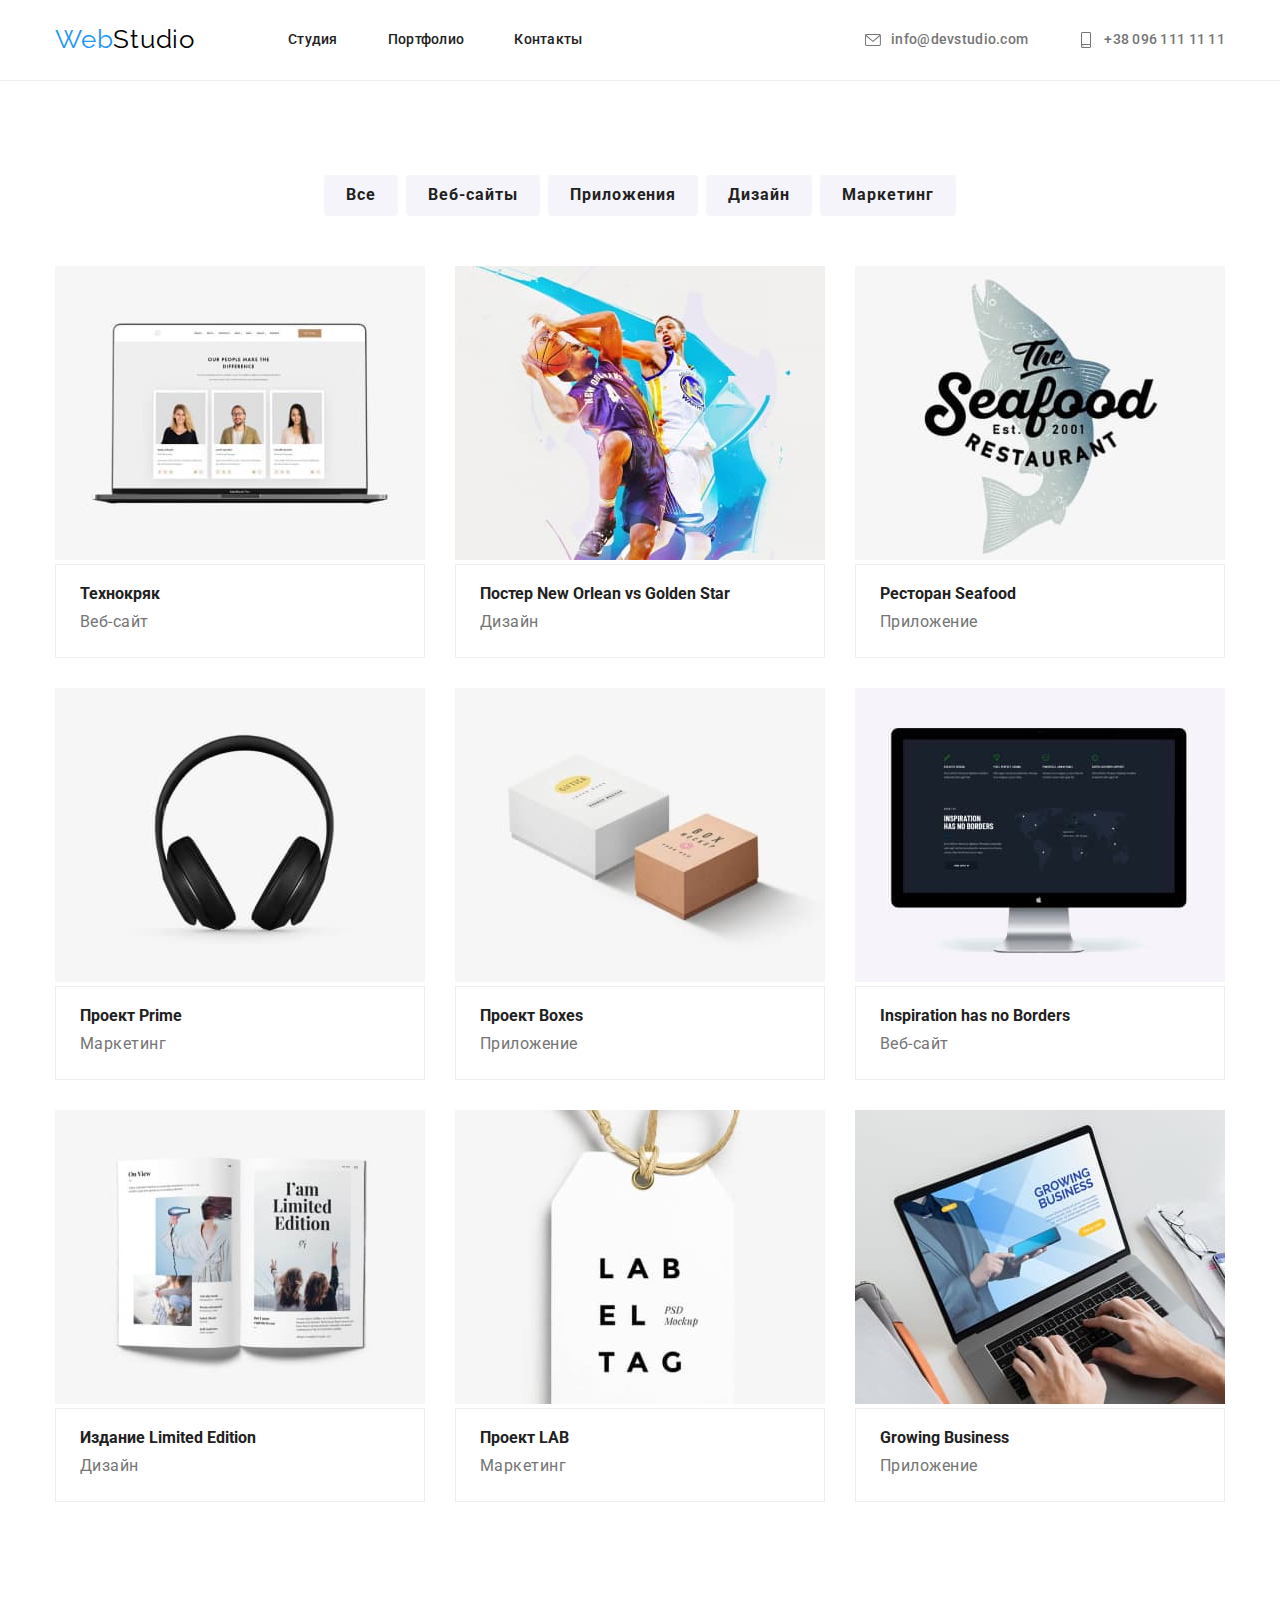
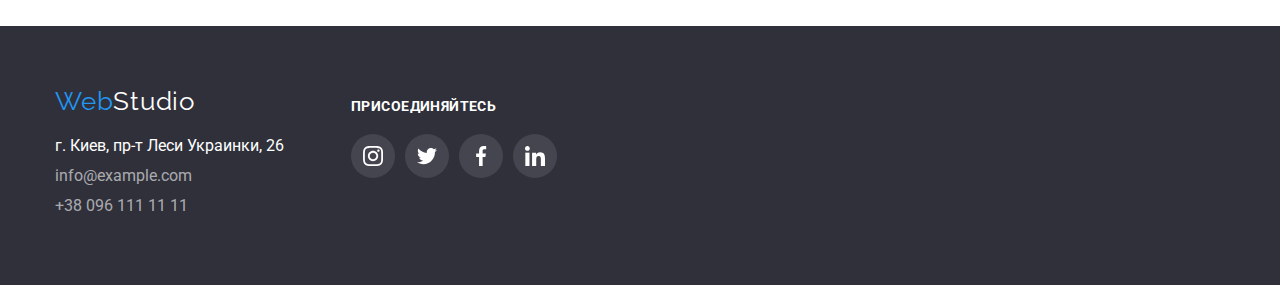
==== portfolio.html @ d3522e0f "Initial commit" ====
<!DOCTYPE html>
<html lang="ru">
<head>
    <meta charset="UTF-8">
    <meta http-equiv="X-UA-Compatible" content="IE=edge">
    <meta name="viewport" content="width=device-width, initial-scale=1.0">
    <title>Document</title>
    <link rel="preconnect" href="https://fonts.googleapis.com">
    <link rel="preconnect" href="https://fonts.gstatic.com" crossorigin>
    <link href="https://fonts.googleapis.com/css2?family=Raleway:wght@700&family=Roboto:wght@400;500;700;900&display=swap" rel="stylesheet">
    <link rel="stylesheet" type="text/css" href="./css/normalize.css" />
    <link rel="stylesheet" href="./css/styles.css">
</head>

<body class="page">
    <header class="page-header">
        <div  class="container">
            <nav class="navigation">
                <a href="./index.html" class="logo"><span class="logo-two">Web</span>Studio</a>
                <ul class="site-nav list">
                    <li class="item"><a href="./index.html" class="link">Студия</a></li>
                    <li class="item"><a href="./portfolio.html" class="link">Портфолио</a></li>
                    <li class="item"><a href="" class="link">Контакты</a></li>
                </ul>
            </nav>  
            <ul class="auth-nav list">
                <li><a class="mail" href="mailto:info@devstudio.com">
                    <svg class="contact-icon">
                        <use href="./images/sprite.svg#icon-envelope"></use>
                    </svg>
                    info@devstudio.com
                    </a>
                </li>
                <li><a class="tel" href="tel:+380961111111">
                    <svg class="contact-icon">
                        <use href="./images/sprite.svg#icon-smartphone"></use>
                    </svg>
                    +38 096 111 11 11
                    </a>
                </li>
            </ul>
        </div>
    </header>

    <main>
        <section class="portfolio">
            <!-- Фильтр -->
            <div class="container">
                <ul class="button-filter">
                    <li class="list">
                        <button type="button">Все</button>
                    </li>
                    <li class="list">
                        <button type="button">Веб-сайты</button>
                    </li>
                    <li class="list">
                        <button type="button">Приложения</button>
                    </li>
                    <li class="list">
                        <button type="button">Дизайн</button>
                    </li>
                    <li class="list">
                        <button type="button">Маркетинг</button>
                    </li>
                </ul>  

            <!-- 9 ссылок на проекты -->       

                <ul class="xrp list">
                    <li class="card-element ">
                        <a href="" class="list">
                            <img src="./images/img11.jpg" alt="веб сайт на ноутбуке" width="370">        
                            <div class="card">
                                <h2 class="title-card">Технокряк</h2>    
                                <p class="p-card">Веб-сайт</p>  
                            </div>
                        </a>  
                    </li>
                    <li class="card-element list">
                        <a href="" class="list">
                            <img src="./images/img22.jpg" alt="баскетболисты борются за мяч" width="370">       
                            <div class="card">
                                <h2 class="title-card">Постер New Orlean vs Golden Star</h2>    
                                <p class="p-card">Дизайн</p>  
                            </div>
                        </a> 
                    </li>
                    <li class="card-element list">
                        <a href="" class="list">
                            <img src="./images/img33.jpg" alt="логотип рыбного ресторна" width="370">        
                            <div class="card">
                                <h2 class="title-card">Ресторан Seafood</h2>    
                            <p class="p-card">Приложение</p>  
                            </div>
                        </a> 
                    </li>
                    <li class="card-element list">
                        <a href="" class="list">
                            <img src="./images/img44.jpg" alt="наушники" width="370">       
                            <div class="card">
                                <h2 class="title-card">Проект Prime</h2>    
                            <p class="p-card">Маркетинг</p>  
                            </div>
                        </a> 
                    </li>
                    <li class="card-element list">
                        <a href="" class="list">
                            <img src="./images/img55.jpg" alt="коробки" width="370">        
                            <div class="card">
                                <h2 class="title-card">Проект Boxes</h2>    
                            <p class="p-card">Приложение</p>  
                            </div class="card">
                        </a> 
                    </li>
                    <li class="card-element list">
                        <a href="" class="list">
                            <img src="./images/img66.jpg" alt="сайт на экране монитора" width="370">        
                            <div class="card">
                                <h2 class="title-card">Inspiration has no Borders</h2>    
                            <p class="p-card">Веб-сайт</p>  
                            </div>
                        </a> 
                    </li>
                    <li class="card-element list">
                        <a href="" class="list">
                            <img src="./images/img77.jpg" alt="открытая книга" width="370">        
                            <div class="card">
                                <h2 class="title-card">Издание Limited Edition</h2>    
                            <p class="p-card">Дизайн</p>  
                            </div>
                        </a> 
                    </li>
                    <li class="card-element list">
                        <a href="" class="list">
                            <img src="./images/img88.jpg" alt="логотип в виде бирки на одежде" width="370">        
                            <div class="card">
                                <h2 class="title-card">Проект LAB</h2>    
                            <p class="p-card">Маркетинг</p>  
                            </div>
                        </a> 
                    </li>
                    <li class="card-element list">
                        <a href="" class="list">
                            <img src="./images/img99.jpg" alt="человек печатает на ноутбуке" width="370">        
                            <div class="card">
                                <h2 class="title-card">Growing Business</h2>    
                            <p class="p-card">Приложение</p>  
                            </div>
                        </a> 
                    </li>
                </ul>
            </div>
        </section>
    </main>

    <footer class="footer">   
        <div class="container">
                <div class="footer-flex">
                    <a href="./index.html" class="logo-footerr"><span class="logo-twofooter">Web</span>Studio</a>
                    <address>  
                        <ul class="list footer-nav">
                            <li class="map-par"> г. Киев, пр-т Леси Украинки, 26</li>
                            <li><a class="footer-par list" href="mailto:info@devstudio.com">info@example.com</a></li>
                            <li><a class="footer-par list" href="tel:+380961111111">+38 096 111 11 11</a></li>
                        </ul> 
                    </address>
                </div>
                <div class="footer-link">
                    <h3 class="footer-title-icon">Присоединяйтесь</h3>
                    <ul class="team-social list">
                        <li class="team-link">
                            <a href="" class="link-link-footer">
                                <svg class="link-icon-footer" width="20px" height="20px">
                                    <use href="./images/sprite.svg#icon-instagram"></use>
                                </svg>
                            </a>
                        </li>
                        <li class="team-link">
                            <a href="" class="link-link-footer">
                                <svg class="link-icon-footer" width="20px" height="20px">
                                    <use href="./images/sprite.svg#icon-twitter"></use>
                                </svg>
                            </a>
                        </li>
                        <li class="team-link">
                            <a href="" class="link-link-footer">
                                <svg class="link-icon-footer" width="20px" height="20px">
                                    <use href="./images/sprite.svg#icon-facebook"></use>
                                </svg>
                            </a>
                        </li>
                        <li class="team-link">
                            <a href="" class="link-link-footer">
                                <svg class="link-icon-footer" width="20px" height="20px">
                                    <use href="./images/sprite.svg#icon-linkedin"></use>
                                </svg>
                            </a>
                        </li>
                    </ul>
                </div>
        </div>     
    </footer>
</body>
</html>
---- css/styles.css ----
:root {
    --primary-text-color: #757575;
    --title-text-color: #212121;
    --primary-white-color: #FFFFFF;
    --accent-color: #2196F3;
    --bgc-button-color: #F5F4FA;
}

.list {
    list-style: none;
    text-decoration: none;
    margin: 0;
    padding: 0; 
}

.container {
    display: flex;
    margin-left: auto;
    margin-right: auto;
    width: 1200px;
    padding-left: 15px;
    padding-right: 15px;
    flex-wrap: wrap;
    box-sizing: border-box;
}

.page-header {
    border-style: solid;
    border-left: 0;
    border-right: 0;
    border-top: 0;
    border-width: 1px;
    border-color: #EEEEEE;
}

.portfolio {
    padding-top: 94px;
    padding-bottom: 94px;
}

.container-work {
    display: flex;
    width: 1200px;
    align-items: center;
    margin: auto;
    padding: auto;

    justify-content: space-around;
}

.container-work .title {
    margin-bottom: 50px;
}

.conteiner-card {
    width: 1200px;
    margin-left: auto;
    margin-right: auto;
    padding-left: 15px;    
    padding-right: 15px; 
    padding-top: 94px;
    padding-bottom: 94px;
}

.xrp {
    display: flex;
    width: 1200px;
    flex-wrap: wrap;
    margin-left: auto;
    margin-right: auto;
    padding-left: auto;    
    padding-right: auto; 
    justify-content: center;
}



.card-element {
    width: 370px;
    margin-right: 30px;
    margin-bottom: 30px;
}

.card-element:nth-child(3n){
    margin-right: 0;
}

.card-element:hover,
.card-element:focus {
    box-shadow: 0px 1px 1px rgba(0, 0, 0, 0.12), 0px 4px 4px rgba(0, 0, 0, 0.06), 1px 4px 6px rgba(0, 0, 0, 0.16);
}

.project .site-card {
    width: 380px;
    background-color: darkgoldenrod;
    margin: 0;
    padding: 0;
}
.project .site-card {
    margin: 0;
    padding: 0;
}

.logo {

    font-family: raleway, sans-serif;
    text-decoration: none;
    font-size: 26px;
    line-height: 1.2;
    letter-spacing: 0.03em;
    color: #000000;
    margin-right: 93px;
}

.navigation a {
    display: flex;
    align-items: center;
}

.logo .logo-two {
    color: var(--accent-color);
}

.logo-footer {
    display: inline-block;
    font-family: raleway, sans-serif;
    text-decoration: none;
    font-size: 26px;
    line-height: 1.2;
    letter-spacing: 0.03em;
    color: #000000;
    margin-bottom: 20px;
}

.logo-footerr {
    display: flex;
    font-family: raleway, sans-serif;
    text-decoration: none;
    font-size: 26px;
    line-height: 1.2;
    letter-spacing: 0.03em;
    color: var(--primary-white-color);
    margin-bottom: 20px;
    margin-right: 156px; 
}

.logo-twofooter {
    color: var(--accent-color)
}

.page {
    font-family: roboto, sans-serif;
    background-color: var(--primary-white-color);
    color: var(--primary-text-color);
    margin: 0;
    padding: 0;
}

.navigation {
    display: flex;
}

.site-nav {
    display: flex;
    margin: 0;
    padding: 0;    
}

.site-nav .link {
    display: block;
    color: var(--title-text-color);
    text-decoration: none;
    font-weight: 500;
    font-size: 14px;
    line-height: 1.14;
    letter-spacing: 0.02em;
    padding-top: 32px; 
    padding-bottom: 32px;
}

.site-nav .item {
    margin-right: 50px;
}

.site-nav .item:last-child {
    margin-right: 0;    
}

.site-nav .link:hover,
.site-nav .link:focus {
    color: var(--accent-color);
}

.auth-nav {
    display: flex;
    margin: 0;
    padding: 0;
    margin-left: auto;
    align-items: center;
    justify-content: center;
}

.auth-nav li{
    margin-left: 50px;
}

.auth-nav li:first-child {
    margin: 0;
}

.auth-nav .mail, 
.auth-nav .tel {
    display: flex;
    color: var(--primary-text-color);
    text-decoration: none;
    font-weight: 500;
    font-size: 14px;
    line-height: 1.14;
    letter-spacing: 0.02em;
}

.auth-nav .mail:hover,
.auth-nav .tel:hover,
.auth-nav .mail:focus,
.auth-nav .tel:focus {
    color:var(--accent-color);
}

.contact-icon {
    display: inline-flex;
    margin-right: 10px;
    width: 16px;    
    height: 16px;
    fill: var(--primary-text-color);
    align-items: center;
    justify-content: center;
}

.mail:hover .contact-icon,
.mail:focus .contact-icon,
.tel:hover .contact-icon,
.tel:hover .contact-icon {
    fill: var(--accent-color);
}

.list .accent-color {
    color: var(--primary-text-color);
}

.filter-card {
    margin-bottom: 34px;
}

.filter-card .button-filter {
    display: flex;
    width: 1200px;
    margin: auto;
    padding: auto;
    justify-content: center;
}

.button-filter {
    display: flex;
    width: 1200px;
    margin-left: auto;
    margin-right: auto;
    justify-content: center;
    padding: 0;
    margin-top: 0;
    margin-bottom: 50px;
}

.button-filter li {
    margin-left: 8px;
}

.button-filter li:first-child {
    margin: 0;
}

.hero {
    text-align: center; 
    padding-top: 200px;
    padding-bottom: 200px; 
    background-image: url(../images/hero.jpg);
    background-repeat: no-repeat;
    background-position: center;
    background-size: cover;
}

.hero .title {
    color: var(--primary-white-color);
    font-weight: 900;
    font-size: 44px;
    line-height: 1.36;
    text-transform: uppercase;
    text-align: center;
    margin-left: auto;
    margin-right: auto;
} 

.work .title {
    color: var(--title-text-color);
    font-size: 14px;
    line-height: 1.14;
    text-transform: uppercase;
}

.work {
    padding-top: 94px;
}

.container-features {
    padding-top: 94px;
    padding-bottom: 94px;
    padding-right: 15px;
    padding-left: 15px;
}

.work-card {
    display: flex;
    margin-left: auto;
    margin-right: auto;
    width: 1200px;
}

.work-card li {
    width: 270px;
    margin-left: 30px;
}

.work-card li:first-child {
    margin-left: 0;
}

.work-card li::before {
    content: "";
    display: block;
    background-color: #F5F4FA;
    height: 120px;
    background-repeat: no-repeat;
    background-position: center;
}

.work-card li:nth-child(1)::before {
    background-image: url(../images/Group1.svg);
}

.work-card li:nth-child(2)::before {
    background-image: url(../images/clock\ 1.svg);
}

.work-card li:nth-child(3)::before {
    background-image: url(../images/diagram\ 1.svg);
}

.work-card li:nth-child(4)::before {
    background-image: url(../images/astronaut\ 1.svg);
}

.container .img-work {
    display: flex;
    align-items: center;
}

.img-work .img-card {
    justify-content: center;
    margin-left: 30px;
}

.img-work .img-card:first-child {
    margin-left: 0;
}

.team .title {
    color: var(--title-text-color);
    font-size: 36px;
    line-height: 1.16;
    margin-bottom: 50px;
}

.team {
    padding-top: 94px;
    padding-bottom: 94px;
    background-color: #F5F4FA;
}

.our-team {
    display: flex;
    width: 1200px;
    margin: auto;
    padding: auto;
    justify-content:space-between;
}

.our-team .our-team-card {
    height: 428px;
    width: 270px;
    background-color: #fff;
    box-shadow: 0px 1px 3px rgba(0, 0, 0, 0.12), 0px 1px 1px rgba(0, 0, 0, 0.14), 0px 2px 1px rgba(0, 0, 0, 0.2);
    border-radius: 0px 0px 4px 4px;

}

.our-work {
    padding-top: 94px;
    padding-bottom: 94px;
}

.title-work {
    color: var(--title-text-color);
    margin-right: auto;
    font-family: Roboto;
    font-style: normal;
    font-weight: bold;
    font-size: 14px;
    line-height: 16px;
    letter-spacing: 0.03em;
    text-transform: uppercase;
}

.title {
    color: var(--title-text-color);
    font-size: 36px;
    line-height: 1.16;
    letter-spacing: 0.03em;
    margin-top: 0;
    margin-bottom: 50px;
    text-align: center;
    margin-left: auto;
    margin-right: auto;
}

.list .title {
    font-size: 14px;
    line-height: 1.14;
    letter-spacing: 0.03em;
    margin-bottom: 10px;
    padding: 0;
}

.project .title-card {
    font-weight: bold;
    font-size: 18px;
    line-height: 2;
    letter-spacing: 0.06em;
    color: var(--title-text-color);
}

.title-cardd {
    color: var(--title-text-color);
    font-family: Roboto;
    font-style: normal;
    font-weight: 500;
    font-size: 16px;
    line-height: 1.8;
    text-align: center;
    letter-spacing: 0.03em;
}

.par-card {
    font-family: Roboto;
    font-style: normal;
    font-weight: normal;
    font-size: 16px;
    line-height: 2;
    text-align: center;
    letter-spacing: 0.03em;
}

.card {
    padding:20px 24px;
    border-style: solid;
    border-color: #EEEEEE;
    border-width: 1px;
}

.xrp .title-card {
    color: var(--title-text-color);
    font-weight: 500;
    font-weight: bold;
    font-size: 16px;
    line-height: 1.18; 
    margin: 0;
    margin-bottom: 4px;
}

.xrp {
    padding: 0;
    margin-top: 0;
    margin-bottom: 0;
}

.client-section {
    padding-bottom: 94px;
    padding-top: 94px;
}

.client {
    display: flex;
    margin-left: auto;
    margin-right: auto;
}

.social-icon {
    fill: #AFB1B8;
    display: block;
}

.team-social {
    display: flex;
    justify-content: space-between;
    width: 206px;
    height: 44px;
    margin-left: auto;
    margin-right: auto;
}

.team-link {
    width: 44px;
    height: 44px;
}

.client-link {
    margin-left: 30px;
}

.social-link:focus,
.social-link:hover {
    border-color: var(--accent-color);
}

.social-link:focus .social-icon,
.social-link:hover .social-icon {
    fill: var(--accent-color);
}

.link-icon {
    fill: #AFB1B8;
}

.link-link {
    width: 100%;
    height: 100%;
    display: flex;
    align-items: center;
    justify-content: center;
    border-radius: 50%;
    background-color: var(--primary-white-color);
}

.link-link:focus,
.link-link:hover {
    background-color: var(--accent-color);
}

.link-link:focus .link-icon,
.link-link:hover .link-icon {
    fill: var(--primary-white-color);
}

.social-link {
    display: flex;
    width: 170px;
    height: 92px;
    border-style: solid;
    border-color: #AFB1B8;
    border-width: 1px;
    border-radius: 4px;
    background-repeat: no-repeat;
    background-position: center;
    align-items: center;
    justify-content: center;
}

.client-link:first-child {
    margin-left: 0;
}

.client-title {
    color: var(--title-text-color);
    margin-top: 0;
    margin-bottom: 50px;
    font-family: Roboto;
    font-style: normal;
    font-weight: bold;
    font-size: 36px;
    line-height: 42px;
    text-align: center;
    letter-spacing: 0.03em;
    margin-left: auto;
    margin-right: auto;
}

.par {
    font-size: 14px;
    line-height: 1.7;
    letter-spacing: 0.03em;
    font-style: normal;
    margin: 0;
    padding: 0;
}

.footer-par {
    color: rgba(255, 255, 255, 0.6);
    font-style: normal;
    display: inline-block;
    margin-bottom: 9px;
    line-height: 21px;
}

.map-par {
    color: var(--primary-white-color);
    font-style: normal;
    margin-bottom: 9px;
}

.p-card {
    color: var(--primary-text-color);
    font-size: 16px;
    line-height: 1.8;
    letter-spacing: 0.03em;
    margin: 0;
}

.list .par-card {
    font-size: 16px;
    line-height: 1.18;
}

.footer {
    background-color: #2F303A;
    padding-top: 60px;
    padding-bottom: 60px;
}

.footer-nav {
    display: flex;
    flex-wrap: wrap;

}

.footer-nav a:hover,
.footer-nav a:focus {
    color: var(--accent-color);
}

.footer-link {
    display: flex;
    width: 206px;
    height: 80px;
    flex-wrap: wrap;
    margin-top: 12px;
    margin-right: auto;
    order: ;
}


.footer-list {
    display: flex;
}

address {
    width: 233px;
}

.footer-title-icon {
    color: var(--primary-white-color);
    font-style: normal;
    font-weight: bold;
    font-size: 14px;
    line-height: 16px;
    letter-spacing: 0.03em;
    text-transform: uppercase;
    margin: 0;
    margin-bottom: 20px;
}

.link-link-footer {
    width: 100%;
    height: 100%;
    display: flex;
    align-items: center;
    justify-content: center;
    border-radius: 50%;
    background-color: rgba(255, 255, 255, 0.1);
}

.link-link-footer:focus,
.link-link-footer:hover {
    background-color: var(--accent-color);
}

.link-icon-footer {
    fill: #FFFFFF;
}

.button-filter button {
    display: block;
    color:var(--title-text-color);
    background-color: var(--bgc-button-color);
    font-family: Roboto;
    font-style: normal;
    font-weight: bold;
    font-size: 16px;
    line-height: 1.8;
    display: flex;
    align-items: center;
    text-align: center;
    letter-spacing: 0.06em;
    border-radius: 4px;
    padding: 6px 22px;
    border-style: none;
    margin: 0 auto;
}

.button-filter button:hover, 
button:focus {
    color: var(--primary-white-color);
    background-color: var(--accent-color);
    cursor: pointer;
    box-shadow: 0px 3px 1px rgba(0, 0, 0, 0.1), 0px 1px 2px rgba(0, 0, 0, 0.08), 0px 2px 2px rgba(0, 0, 0, 0.12);
}

.hero .button-order {
    display: block;
    color:var(--primary-white-color);
    background-color: var(--accent-color);
    font-family: Roboto;
    font-style: normal;
    font-weight: bold;
    font-size: 16px;
    line-height: 1.8;
    display: flex;
    align-items: center;
    text-align: center;
    letter-spacing: 0.06em;
    border-radius: 4px;
    padding: 10px 32px;
    border-style: none;
    margin: 0 auto;
}

.button-order:focus,
.button-order:hover {
    box-shadow: 0px 4px 4px rgba(0, 0, 0, 0.15);
}
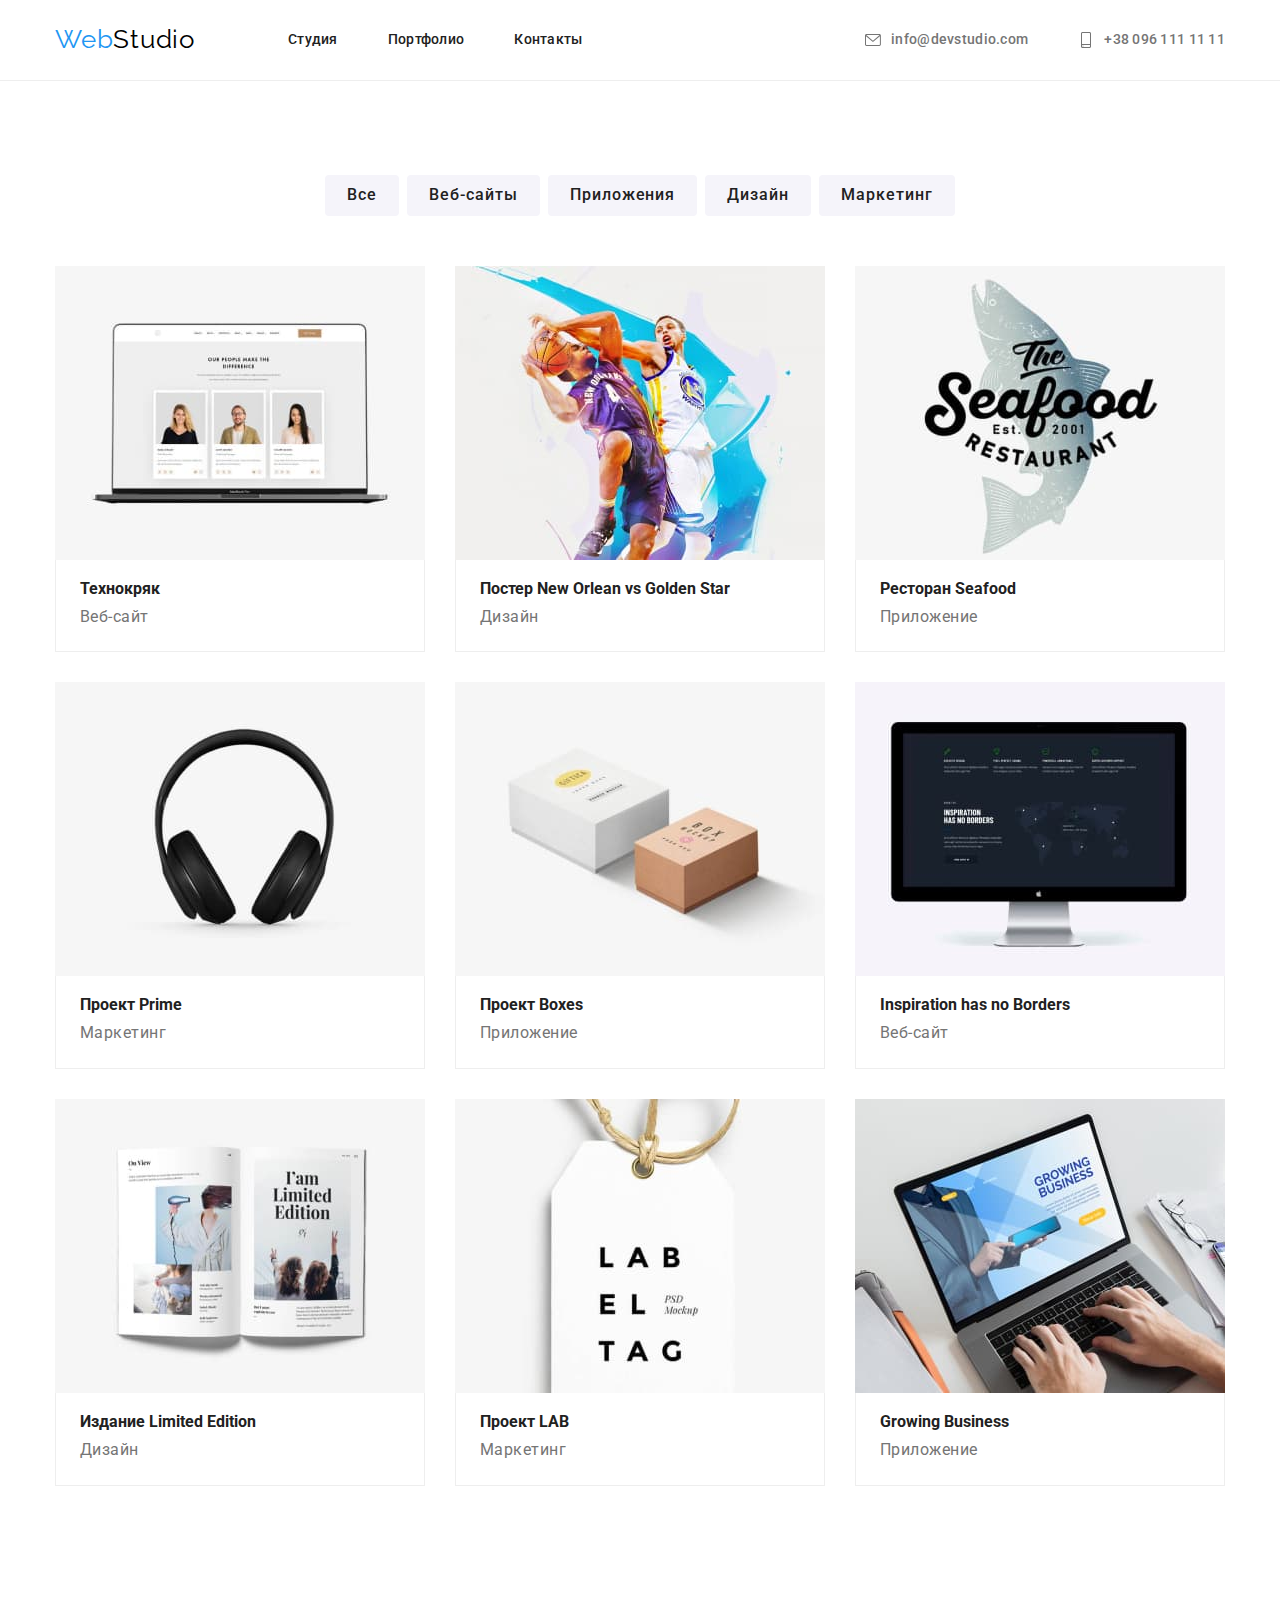
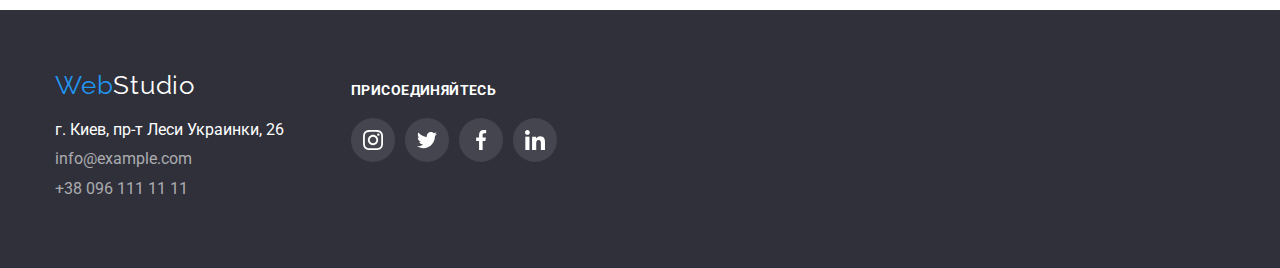
==== commit c5219742: "fix1 hw4" ====
--- a/portfolio.html
+++ b/portfolio.html
@@ -68,17 +68,21 @@
 
                 <ul class="xrp list">
                     <li class="card-element ">
-                        <a href="" class="list">
-                            <img src="./images/img11.jpg" alt="веб сайт на ноутбуке" width="370">        
-                            <div class="card">
-                                <h2 class="title-card">Технокряк</h2>    
-                                <p class="p-card">Веб-сайт</p>  
-                            </div>
-                        </a>  
-                    </li>
-                    <li class="card-element list">
-                        <a href="" class="list">
-                            <img src="./images/img22.jpg" alt="баскетболисты борются за мяч" width="370">       
+                        <div class="product">
+                            <a href="" class="list">
+                                <div product-ection>
+                                    <img class="image-card" src="./images/img11.jpg" alt="веб сайт на ноутбуке" width="370">        
+                                </div>
+                                <div class="card">
+                                    <h2 class="title-card">Технокряк</h2>    
+                                    <p class="p-card">Веб-сайт</p>  
+                                </div>
+                            </a>
+                        </div>
+                    </li>
+                    <li class="card-element list">
+                        <a href="" class="list">
+                            <img class="image-card" src="./images/img22.jpg" alt="баскетболисты борются за мяч" width="370">       
                             <div class="card">
                                 <h2 class="title-card">Постер New Orlean vs Golden Star</h2>    
                                 <p class="p-card">Дизайн</p>  
@@ -87,7 +91,7 @@
                     </li>
                     <li class="card-element list">
                         <a href="" class="list">
-                            <img src="./images/img33.jpg" alt="логотип рыбного ресторна" width="370">        
+                            <img class="image-card" src="./images/img33.jpg" alt="логотип рыбного ресторна" width="370">        
                             <div class="card">
                                 <h2 class="title-card">Ресторан Seafood</h2>    
                             <p class="p-card">Приложение</p>  
@@ -96,7 +100,7 @@
                     </li>
                     <li class="card-element list">
                         <a href="" class="list">
-                            <img src="./images/img44.jpg" alt="наушники" width="370">       
+                            <img class="image-card" src="./images/img44.jpg" alt="наушники" width="370">       
                             <div class="card">
                                 <h2 class="title-card">Проект Prime</h2>    
                             <p class="p-card">Маркетинг</p>  
@@ -105,7 +109,7 @@
                     </li>
                     <li class="card-element list">
                         <a href="" class="list">
-                            <img src="./images/img55.jpg" alt="коробки" width="370">        
+                            <img class="image-card" src="./images/img55.jpg" alt="коробки" width="370">        
                             <div class="card">
                                 <h2 class="title-card">Проект Boxes</h2>    
                             <p class="p-card">Приложение</p>  
@@ -114,7 +118,7 @@
                     </li>
                     <li class="card-element list">
                         <a href="" class="list">
-                            <img src="./images/img66.jpg" alt="сайт на экране монитора" width="370">        
+                            <img class="image-card" src="./images/img66.jpg" alt="сайт на экране монитора" width="370">        
                             <div class="card">
                                 <h2 class="title-card">Inspiration has no Borders</h2>    
                             <p class="p-card">Веб-сайт</p>  
@@ -123,7 +127,7 @@
                     </li>
                     <li class="card-element list">
                         <a href="" class="list">
-                            <img src="./images/img77.jpg" alt="открытая книга" width="370">        
+                            <img class="image-card" src="./images/img77.jpg" alt="открытая книга" width="370">        
                             <div class="card">
                                 <h2 class="title-card">Издание Limited Edition</h2>    
                             <p class="p-card">Дизайн</p>  
@@ -132,7 +136,7 @@
                     </li>
                     <li class="card-element list">
                         <a href="" class="list">
-                            <img src="./images/img88.jpg" alt="логотип в виде бирки на одежде" width="370">        
+                            <img class="image-card" src="./images/img88.jpg" alt="логотип в виде бирки на одежде" width="370">        
                             <div class="card">
                                 <h2 class="title-card">Проект LAB</h2>    
                             <p class="p-card">Маркетинг</p>  
@@ -141,7 +145,7 @@
                     </li>
                     <li class="card-element list">
                         <a href="" class="list">
-                            <img src="./images/img99.jpg" alt="человек печатает на ноутбуке" width="370">        
+                            <img class="image-card" src="./images/img99.jpg" alt="человек печатает на ноутбуке" width="370">        
                             <div class="card">
                                 <h2 class="title-card">Growing Business</h2>    
                             <p class="p-card">Приложение</p>  
--- a/css/styles.css
+++ b/css/styles.css
@@ -282,7 +282,8 @@
     text-align: center; 
     padding-top: 200px;
     padding-bottom: 200px; 
-    background-image: url(../images/hero.jpg);
+    background-image:  linear-gradient(to left, #2F303A40, #2F303A40), url(../images/hero.jpg);
+    position: relative;
     background-repeat: no-repeat;
     background-position: center;
     background-size: cover;
@@ -372,6 +373,10 @@
     margin-left: 0;
 }
 
+.image-card {
+    display: block;
+}
+
 .team .title {
     color: var(--title-text-color);
     font-size: 36px;
@@ -473,6 +478,7 @@
     border-style: solid;
     border-color: #EEEEEE;
     border-width: 1px;
+    border-top: 0;
 }
 
 .xrp .title-card {
@@ -652,7 +658,6 @@
     flex-wrap: wrap;
     margin-top: 12px;
     margin-right: auto;
-    order: ;
 }
 
 
@@ -701,7 +706,7 @@
     background-color: var(--bgc-button-color);
     font-family: Roboto;
     font-style: normal;
-    font-weight: bold;
+    font-weight: 500;
     font-size: 16px;
     line-height: 1.8;
     display: flex;
